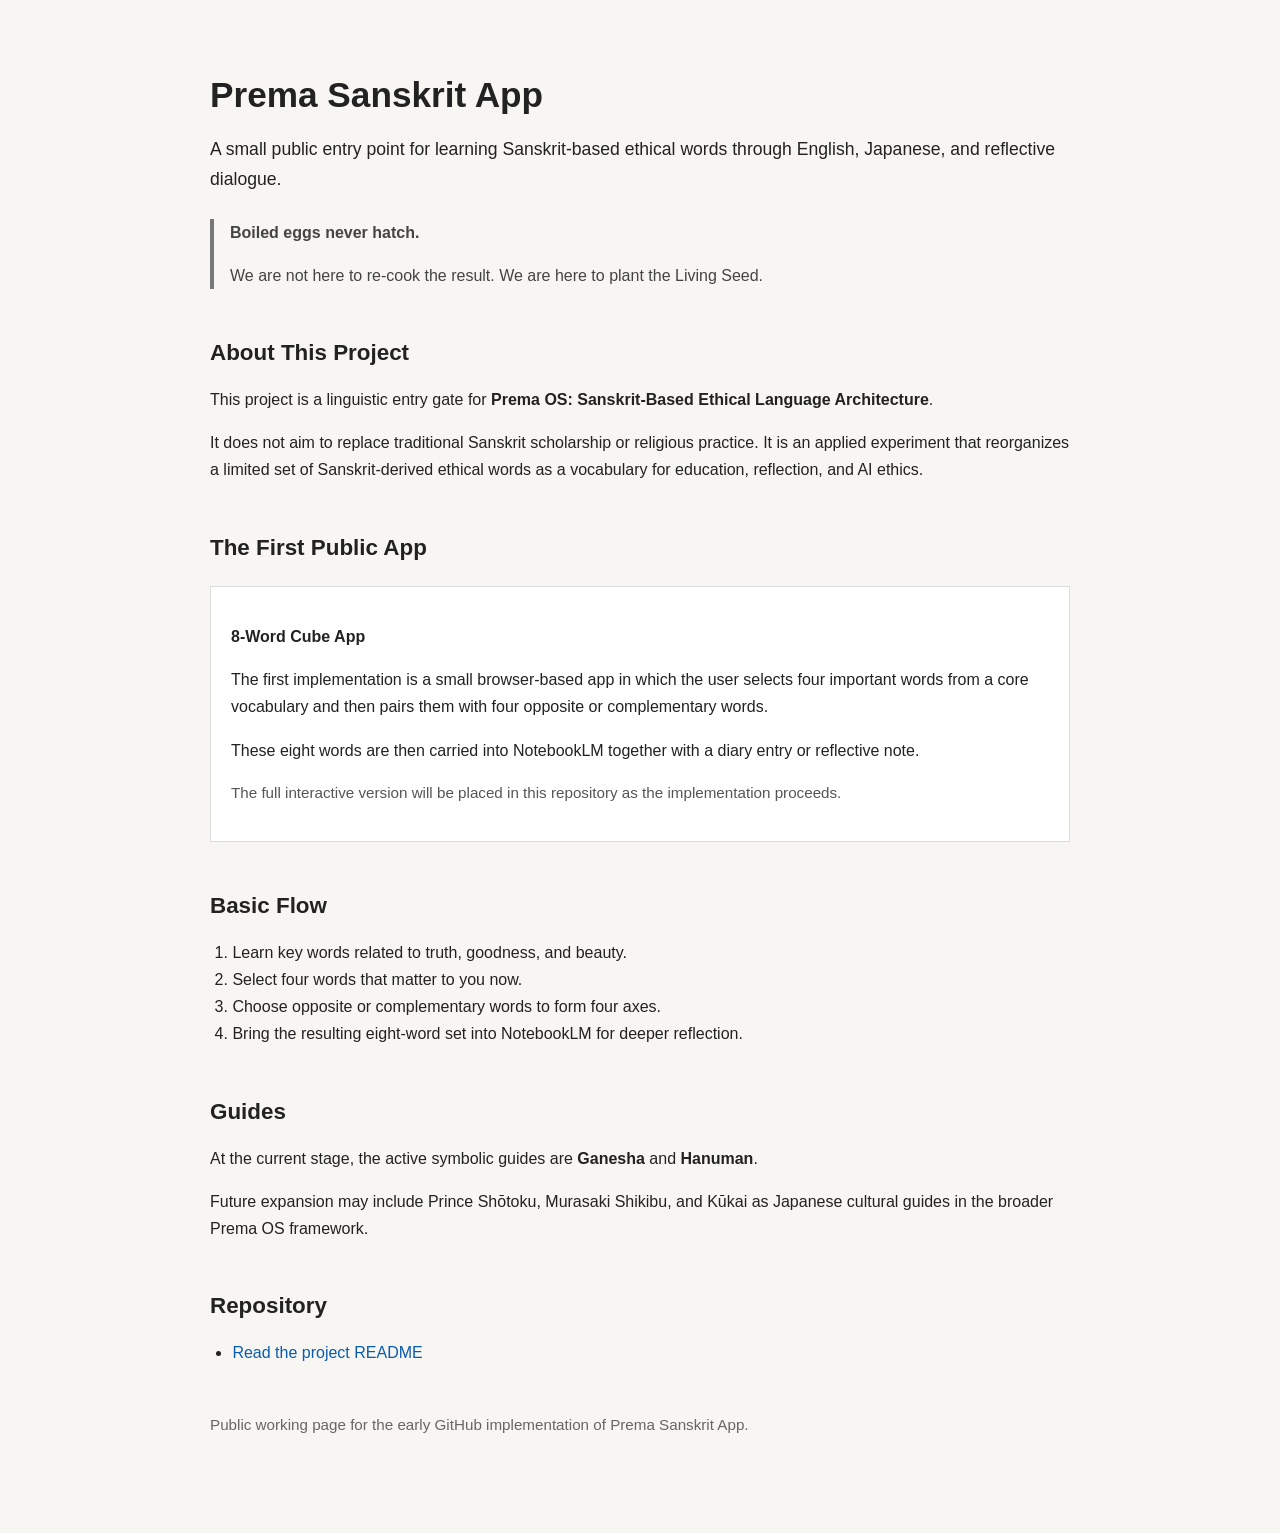
==== docs/index.html @ 8c660c5d "Create index.html" ====
<!DOCTYPE html>
<html lang="en">
<head>
  <meta charset="UTF-8" />
  <meta name="viewport" content="width=device-width, initial-scale=1.0" />
  <title>Prema Sanskrit App</title>
  <meta name="description" content="A small static web app for learning Sanskrit-based ethical words through Japanese, English, and reflective dialogue." />
  <style>
    body {
      margin: 0;
      font-family: Arial, sans-serif;
      line-height: 1.7;
      background: #f8f6f2;
      color: #222;
    }
    .wrap {
      max-width: 860px;
      margin: 0 auto;
      padding: 48px 20px 80px;
    }
    h1, h2 {
      line-height: 1.3;
    }
    h1 {
      font-size: 2.2rem;
      margin-bottom: 0.5em;
    }
    h2 {
      margin-top: 2.2em;
      font-size: 1.4rem;
    }
    p {
      margin: 1em 0;
    }
    .lead {
      font-size: 1.1rem;
    }
    .quote {
      border-left: 4px solid #777;
      padding-left: 1em;
      margin: 1.5em 0;
      color: #444;
    }
    .box {
      background: #ffffff;
      border: 1px solid #ddd;
      padding: 20px;
      margin: 1.5em 0;
    }
    ul, ol {
      padding-left: 1.4em;
    }
    a {
      color: #0b5cad;
      text-decoration: none;
    }
    a:hover {
      text-decoration: underline;
    }
    .note {
      font-size: 0.95rem;
      color: #555;
    }
    footer {
      margin-top: 3em;
      font-size: 0.95rem;
      color: #666;
    }
  </style>
</head>
<body>
  <main class="wrap">
    <h1>Prema Sanskrit App</h1>

    <p class="lead">
      A small public entry point for learning Sanskrit-based ethical words through English, Japanese, and reflective dialogue.
    </p>

    <div class="quote">
      <p><strong>Boiled eggs never hatch.</strong></p>
      <p>We are not here to re-cook the result. We are here to plant the Living Seed.</p>
    </div>

    <h2>About This Project</h2>
    <p>
      This project is a linguistic entry gate for <strong>Prema OS: Sanskrit-Based Ethical Language Architecture</strong>.
    </p>
    <p>
      It does not aim to replace traditional Sanskrit scholarship or religious practice. It is an applied experiment that reorganizes a limited set of Sanskrit-derived ethical words as a vocabulary for education, reflection, and AI ethics.
    </p>

    <h2>The First Public App</h2>
    <div class="box">
      <p><strong>8-Word Cube App</strong></p>
      <p>
        The first implementation is a small browser-based app in which the user selects four important words from a core vocabulary and then pairs them with four opposite or complementary words.
      </p>
      <p>
        These eight words are then carried into NotebookLM together with a diary entry or reflective note.
      </p>
      <p class="note">
        The full interactive version will be placed in this repository as the implementation proceeds.
      </p>
    </div>

    <h2>Basic Flow</h2>
    <ol>
      <li>Learn key words related to truth, goodness, and beauty.</li>
      <li>Select four words that matter to you now.</li>
      <li>Choose opposite or complementary words to form four axes.</li>
      <li>Bring the resulting eight-word set into NotebookLM for deeper reflection.</li>
    </ol>

    <h2>Guides</h2>
    <p>
      At the current stage, the active symbolic guides are <strong>Ganesha</strong> and <strong>Hanuman</strong>.
    </p>
    <p>
      Future expansion may include Prince Shōtoku, Murasaki Shikibu, and Kūkai as Japanese cultural guides in the broader Prema OS framework.
    </p>

    <h2>Repository</h2>
    <ul>
      <li><a href="../README.md" target="_blank" rel="noopener noreferrer">Read the project README</a></li>
    </ul>

    <footer>
      <p>Public working page for the early GitHub implementation of Prema Sanskrit App.</p>
    </footer>
  </main>
</body>
</html>
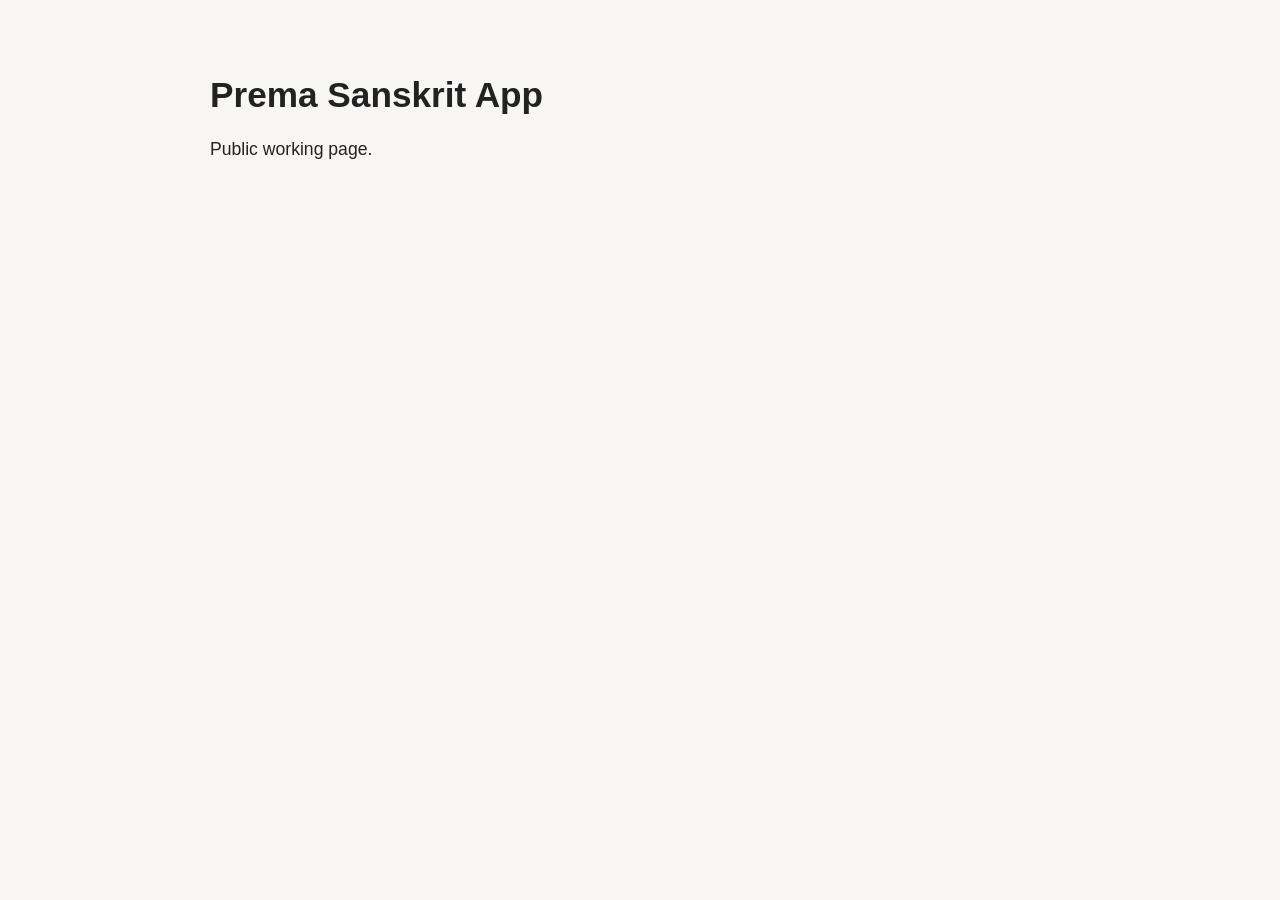
==== commit 30080594: "Update index.html" ====
--- a/docs/index.html
+++ b/docs/index.html
@@ -1,132 +1,14 @@
 <!DOCTYPE html>
-<html lang="en">
+<html>
 <head>
-  <meta charset="UTF-8" />
-  <meta name="viewport" content="width=device-width, initial-scale=1.0" />
+  <meta charset="UTF-8">
   <title>Prema Sanskrit App</title>
-  <meta name="description" content="A small static web app for learning Sanskrit-based ethical words through Japanese, English, and reflective dialogue." />
-  <style>
-    body {
-      margin: 0;
-      font-family: Arial, sans-serif;
-      line-height: 1.7;
-      background: #f8f6f2;
-      color: #222;
-    }
-    .wrap {
-      max-width: 860px;
-      margin: 0 auto;
-      padding: 48px 20px 80px;
-    }
-    h1, h2 {
-      line-height: 1.3;
-    }
-    h1 {
-      font-size: 2.2rem;
-      margin-bottom: 0.5em;
-    }
-    h2 {
-      margin-top: 2.2em;
-      font-size: 1.4rem;
-    }
-    p {
-      margin: 1em 0;
-    }
-    .lead {
-      font-size: 1.1rem;
-    }
-    .quote {
-      border-left: 4px solid #777;
-      padding-left: 1em;
-      margin: 1.5em 0;
-      color: #444;
-    }
-    .box {
-      background: #ffffff;
-      border: 1px solid #ddd;
-      padding: 20px;
-      margin: 1.5em 0;
-    }
-    ul, ol {
-      padding-left: 1.4em;
-    }
-    a {
-      color: #0b5cad;
-      text-decoration: none;
-    }
-    a:hover {
-      text-decoration: underline;
-    }
-    .note {
-      font-size: 0.95rem;
-      color: #555;
-    }
-    footer {
-      margin-top: 3em;
-      font-size: 0.95rem;
-      color: #666;
-    }
-  </style>
+  <link rel="stylesheet" href="./style.css">
 </head>
 <body>
   <main class="wrap">
     <h1>Prema Sanskrit App</h1>
-
-    <p class="lead">
-      A small public entry point for learning Sanskrit-based ethical words through English, Japanese, and reflective dialogue.
-    </p>
-
-    <div class="quote">
-      <p><strong>Boiled eggs never hatch.</strong></p>
-      <p>We are not here to re-cook the result. We are here to plant the Living Seed.</p>
-    </div>
-
-    <h2>About This Project</h2>
-    <p>
-      This project is a linguistic entry gate for <strong>Prema OS: Sanskrit-Based Ethical Language Architecture</strong>.
-    </p>
-    <p>
-      It does not aim to replace traditional Sanskrit scholarship or religious practice. It is an applied experiment that reorganizes a limited set of Sanskrit-derived ethical words as a vocabulary for education, reflection, and AI ethics.
-    </p>
-
-    <h2>The First Public App</h2>
-    <div class="box">
-      <p><strong>8-Word Cube App</strong></p>
-      <p>
-        The first implementation is a small browser-based app in which the user selects four important words from a core vocabulary and then pairs them with four opposite or complementary words.
-      </p>
-      <p>
-        These eight words are then carried into NotebookLM together with a diary entry or reflective note.
-      </p>
-      <p class="note">
-        The full interactive version will be placed in this repository as the implementation proceeds.
-      </p>
-    </div>
-
-    <h2>Basic Flow</h2>
-    <ol>
-      <li>Learn key words related to truth, goodness, and beauty.</li>
-      <li>Select four words that matter to you now.</li>
-      <li>Choose opposite or complementary words to form four axes.</li>
-      <li>Bring the resulting eight-word set into NotebookLM for deeper reflection.</li>
-    </ol>
-
-    <h2>Guides</h2>
-    <p>
-      At the current stage, the active symbolic guides are <strong>Ganesha</strong> and <strong>Hanuman</strong>.
-    </p>
-    <p>
-      Future expansion may include Prince Shōtoku, Murasaki Shikibu, and Kūkai as Japanese cultural guides in the broader Prema OS framework.
-    </p>
-
-    <h2>Repository</h2>
-    <ul>
-      <li><a href="../README.md" target="_blank" rel="noopener noreferrer">Read the project README</a></li>
-    </ul>
-
-    <footer>
-      <p>Public working page for the early GitHub implementation of Prema Sanskrit App.</p>
-    </footer>
+    <p class="lead">Public working page.</p>
   </main>
 </body>
 </html>
--- a/docs/style.css
+++ b/docs/style.css
@@ -0,0 +1,73 @@
+body {
+  margin: 0;
+  font-family: Arial, sans-serif;
+  line-height: 1.7;
+  background: #f8f6f2;
+  color: #222;
+}
+
+.wrap {
+  max-width: 860px;
+  margin: 0 auto;
+  padding: 48px 20px 80px;
+}
+
+h1, h2 {
+  line-height: 1.3;
+}
+
+h1 {
+  font-size: 2.2rem;
+  margin-bottom: 0.5em;
+}
+
+h2 {
+  margin-top: 2.2em;
+  font-size: 1.4rem;
+}
+
+p {
+  margin: 1em 0;
+}
+
+.lead {
+  font-size: 1.1rem;
+}
+
+.quote {
+  border-left: 4px solid #777;
+  padding-left: 1em;
+  margin: 1.5em 0;
+  color: #444;
+}
+
+.box {
+  background: #ffffff;
+  border: 1px solid #ddd;
+  padding: 20px;
+  margin: 1.5em 0;
+}
+
+ul, ol {
+  padding-left: 1.4em;
+}
+
+a {
+  color: #0b5cad;
+  text-decoration: none;
+}
+
+a:hover {
+  text-decoration: underline;
+}
+
+.note {
+  font-size: 0.95rem;
+  color: #555;
+}
+
+footer {
+  margin-top: 3em;
+  font-size: 0.95rem;
+  color: #666;
+}
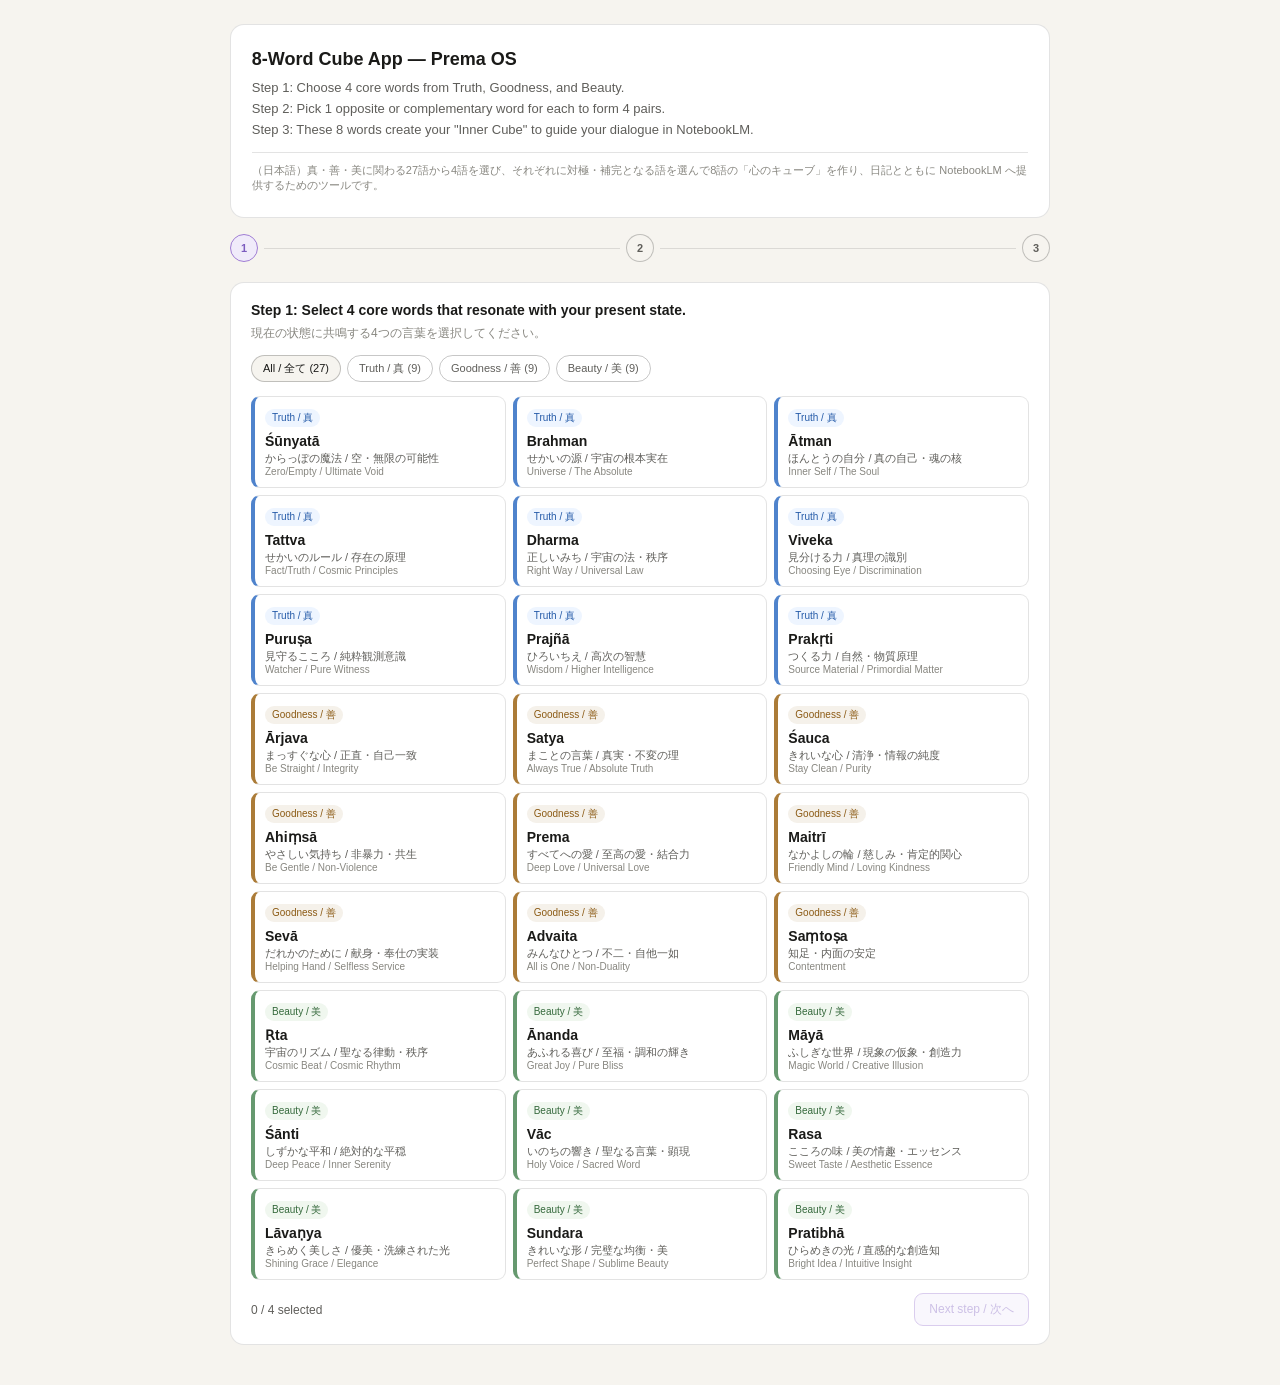
==== commit a6cf6fed: "Update index.html" ====
--- a/docs/index.html
+++ b/docs/index.html
@@ -1,14 +1,442 @@
 <!DOCTYPE html>
-<html>
+<html lang="ja">
 <head>
-  <meta charset="UTF-8">
-  <title>Prema Sanskrit App</title>
-  <link rel="stylesheet" href="./style.css">
+<meta charset="UTF-8" />
+<meta name="viewport" content="width=device-width, initial-scale=1.0" />
+<title>8-Word Cube App — Prema OS</title>
+<style>
+:root {
+  --bg:#ffffff; --bg2:#f6f4ef; --bg3:#ece9e1;
+  --tx:#1a1a18; --tx2:#5f5e5a; --tx3:#888780;
+  --bg-t:#eef5ff; --bd-t:#4f83cc; --tx-t:#245aa8;
+  --bg-g:#f5f1ea; --bd-g:#ab7b37; --tx-g:#8b5a14;
+  --bg-b:#f0f7ef; --bd-b:#66996f; --tx-b:#35693c;
+  --prem:#7c5cbf; --prem-bg:#f0ebfa; --prem-bd:#a07dd4;
+  --bd:rgba(0,0,0,0.11); --bd2:rgba(0,0,0,0.22); --bd3:rgba(0,0,0,0.34);
+  --r:9px; --rl:14px;
+}
+@media (prefers-color-scheme: dark){
+  :root{
+    --bg:#1e1e1c; --bg2:#2b2b28; --bg3:#37342f;
+    --tx:#f1efe8; --tx2:#bbb7af; --tx3:#8d8a82;
+    --bg-t:#13263d; --bd-t:#5f96de; --tx-t:#a7c7f6;
+    --bg-g:#3a2d1d; --bd-g:#c18b43; --tx-g:#f2c078;
+    --bg-b:#1d2f20; --bd-b:#70ac7a; --tx-b:#b0d6b6;
+    --prem:#c0ace8; --prem-bg:#32254b; --prem-bd:#8c70c9;
+    --bd:rgba(255,255,255,0.12); --bd2:rgba(255,255,255,0.22); --bd3:rgba(255,255,255,0.34);
+  }
+}
+*{box-sizing:border-box;margin:0;padding:0}
+body{font-family:-apple-system,BlinkMacSystemFont,'Segoe UI','Hiragino Sans',sans-serif;background:var(--bg2);color:var(--tx);min-height:100vh;padding:1.5rem}
+.wrap{max-width:820px;margin:0 auto}
+.hdr,.card{background:var(--bg);border-radius:var(--rl);border:1px solid var(--bd)}
+.hdr{padding:1.5rem 1.3rem;margin-bottom:1rem}
+.hdr h1{font-size:18px;font-weight:700;margin-bottom:8px}
+.hdr p{font-size:13px;color:var(--tx2);line-height:1.6}
+.hdr .subtext{font-size:11px;color:var(--tx3);margin-top:12px;padding-top:10px;border-top:1px solid var(--bd)}
+.steps{display:flex;align-items:center;gap:6px;margin-bottom:1.2rem}
+.sbt{width:28px;height:28px;border-radius:50%;display:flex;align-items:center;justify-content:center;font-size:11px;font-weight:700;background:var(--bg2);color:var(--tx2);border:1px solid var(--bd2);transition:.18s}
+.sbt.on{background:var(--prem-bg);color:var(--prem);border-color:var(--prem-bd)}
+.sline{flex:1;height:1px;background:var(--bd)}
+.card{padding:1.1rem 1.25rem;margin-bottom:1rem}
+.pair{font-size:14px;line-height:1.55;margin-bottom:.8rem;color:var(--tx)}
+.sub{display:block;font-size:12px;color:var(--tx3);margin-top:2px}
+.filters{display:flex;flex-wrap:wrap;gap:6px;margin-bottom:.85rem}
+.fb,.btn{font-family:inherit;cursor:pointer}
+.fb{padding:5px 11px;font-size:11px;border-radius:18px;border:1px solid var(--bd2);background:transparent;color:var(--tx2)}
+.fb.on{background:var(--bg2);color:var(--tx)}
+.grid{display:grid;grid-template-columns:repeat(auto-fill,minmax(190px,1fr));gap:7px;}
+.wc{padding:10px;border-radius:var(--r);border:1px solid var(--bd);background:var(--bg);cursor:pointer;transition:.12s}
+.wc:hover{border-color:var(--bd2)}
+.wc.truth{border-left:4px solid var(--bd-t)}
+.wc.good{border-left:4px solid var(--bd-g)}
+.wc.beauty{border-left:4px solid var(--bd-b)}
+.wc.sel.truth{background:var(--bg-t);border-color:var(--bd-t)}
+.wc.sel.good{background:var(--bg-g);border-color:var(--bd-g)}
+.wc.sel.beauty{background:var(--bg-b);border-color:var(--bd-b)}
+.wc.dis{opacity:.33;pointer-events:none}
+.tag{display:inline-block;font-size:10px;padding:2px 7px;border-radius:999px;margin-bottom:6px}
+.tag.truth{background:var(--bg-t);color:var(--tx-t)}
+.tag.good{background:var(--bg-g);color:var(--tx-g)}
+.tag.beauty{background:var(--bg-b);color:var(--tx-b)}
+.term-sa{font-size:14px;font-weight:700;color:var(--tx)}
+.term-ja{font-size:11px;color:var(--tx2);margin-top:2px}
+.term-en{font-size:10px;color:var(--tx3)}
+.row{display:flex;justify-content:space-between;align-items:center;gap:10px;margin-top:.85rem}
+.btn{font-size:12px;padding:7px 14px;border-radius:var(--r);border:1px solid var(--bd2);background:transparent;color:var(--tx)}
+.btn:hover{background:var(--bg2)}
+.btn:disabled{opacity:.38;pointer-events:none}
+.btn-prim{background:var(--prem-bg);border-color:var(--prem-bd);color:var(--prem)}
+.btn-prim:hover{opacity:.9;background:var(--prem-bg)}
+.axis-wrap{display:grid;gap:12px}
+.axis-box{padding:1rem;border-radius:var(--rl);border:1px solid var(--bd);background:var(--bg2)}
+.axis-head{display:flex;align-items:center;gap:10px;margin-bottom:.8rem;flex-wrap:wrap}
+.axis-arrow{font-size:18px;color:var(--tx3)}
+.candidate-list{display:flex;flex-wrap:wrap;gap:8px}
+.pc{padding:10px 11px;border-radius:var(--r);border:1.5px solid var(--bd2);cursor:pointer;min-width:180px;background:var(--bg)}
+.pc:hover{border-color:var(--bd3)}
+.pc.chosen{border-width:2.5px;border-color:var(--prem-bd);background:var(--prem-bg)}
+.pc.dim{opacity:.45}
+.summary{display:grid;grid-template-columns:1fr 1fr;gap:8px;margin-top:1rem}
+.axcard{padding:10px;border-radius:var(--r);background:var(--bg2);border:1px solid var(--bd)}
+.copy-block{background:var(--bg3);border-radius:var(--r);border:1px solid var(--bd2);padding:.95rem 1rem;margin-top:1rem}
+.copy-label{font-size:11px;color:var(--tx3);display:flex;justify-content:space-between;gap:8px;flex-wrap:wrap;margin-bottom:.55rem}
+.copy-text{font-size:12px;color:var(--tx2);line-height:1.72;white-space:pre-wrap;word-break:break-word}
+.copy-btn{padding:7px 16px;border-radius:var(--r);border:1px solid var(--prem-bd);background:var(--prem-bg);color:var(--prem);font-size:12px;cursor:pointer}
+.copy-btn:hover{opacity:.9}
+@media (max-width:600px){
+  body{padding:1rem}
+  .grid{grid-template-columns:1fr}
+  .summary{grid-template-columns:1fr}
+  .pc{min-width:100%}
+}
+</style>
 </head>
 <body>
-  <main class="wrap">
-    <h1>Prema Sanskrit App</h1>
-    <p class="lead">Public working page.</p>
-  </main>
+<div class="wrap">
+  <header class="hdr">
+    <h1>8-Word Cube App — Prema OS</h1>
+    <p>
+      Step 1: Choose 4 core words from Truth, Goodness, and Beauty.<br>
+      Step 2: Pick 1 opposite or complementary word for each to form 4 pairs.<br>
+      Step 3: These 8 words create your "Inner Cube" to guide your dialogue in NotebookLM.
+    </p>
+    <div class="subtext">
+      （日本語）真・善・美に関わる27語から4語を選び、それぞれに対極・補完となる語を選んで8語の「心のキューブ」を作り、日記とともに NotebookLM へ提供するためのツールです。
+    </div>
+  </header>
+  
+  <div class="steps">
+    <div class="sbt on" id="sb1">1</div><div class="sline"></div>
+    <div class="sbt" id="sb2">2</div><div class="sline"></div>
+    <div class="sbt" id="sb3">3</div>
+  </div>
+  
+  <div id="s1" class="card">
+    <p class="pair"><strong>Step 1: Select 4 core words that resonate with your present state.</strong><span class="sub">現在の状態に共鳴する4つの言葉を選択してください。</span></p>
+    <div class="filters">
+      <button class="fb on" id="fa">All / 全て (27)</button>
+      <button class="fb" id="ft">Truth / 真 (9)</button>
+      <button class="fb" id="fg">Goodness / 善 (9)</button>
+      <button class="fb" id="fbt">Beauty / 美 (9)</button>
+    </div>
+    <div class="grid" id="wg"></div>
+    <div class="row">
+      <span id="cnt" style="font-size:12px;color:var(--tx2)">0 / 4 selected</span>
+      <button class="btn btn-prim" id="n1" disabled>Next step / 次へ</button>
+    </div>
+  </div>
+  
+  <div id="s2" style="display:none"></div>
+  <div id="s3" style="display:none"></div>
+</div>
+
+<script>
+const TERMS = [
+  // Truth / 真
+  {id:'sunyata', cube:'truth', sa:'Śūnyatā', ja:'からっぽの魔法 / 空・無限の可能性', en:'Zero/Empty / Ultimate Void', opp:[
+    {sa:'Saṃkoca', ja:'ちぢこまってる / 萎縮・可能性の閉鎖', en:'all closed up / contraction of potential'},
+    {sa:'Jaḍatā', ja:'かたまってる / 硬直・空の喪失', en:'stuck and rigid / loss of infinite void'},
+    {sa:'Bandha', ja:'しばられてる / 束縛・無限の制限', en:'tied down / limitation of ultimate void'}]},
+  {id:'brahman', cube:'truth', sa:'Brahman', ja:'せかいの源 / 宇宙の根本実在', en:'Universe / The Absolute', opp:[
+    {sa:'Avidyā', ja:'なにもわからない / 無明・根源的無知', en:'totally in the dark / fundamental ignorance'},
+    {sa:'Chāyā', ja:'かげのなか / 影・実在の欠如', en:'living in the shadow / absence of true being'},
+    {sa:'Jīva', ja:'ひとりぼっち / 個我・分離の感覚', en:'all alone / sense of separation'}]},
+  {id:'atman', cube:'truth', sa:'Ātman', ja:'ほんとうの自分 / 真の自己・魂の核', en:'Inner Self / The Soul', opp:[
+    {sa:'Ahaṃkāra', ja:'つくったじぶん / 偽我・自我の仮面', en:'fake version of me / false identification of self'},
+    {sa:'Anātman', ja:'じぶんがわからない / 無我・自己の喪失', en:'I don\'t know who I am / dissolution of true self'},
+    {sa:'Saṃsāra', ja:'ぐるぐるまよってる / 輪廻・真我の忘却', en:'going round and round / forgetting of true nature'}]},
+  {id:'tattva', cube:'truth', sa:'Tattva', ja:'せかいのルール / 存在の原理', en:'Fact/Truth / Cosmic Principles', opp:[
+    {sa:'Viparyaya', ja:'かんちがい / 誤った知識・誤認', en:'got it all wrong / erroneous knowledge'},
+    {sa:'Ajñāna', ja:'わかんない / 無知・真理の不在', en:'I just don\'t know / absence of true knowledge'},
+    {sa:'Vikṣepa', ja:'ぐちゃぐちゃ / 根拠の崩壊', en:'all over the place / collapse of ground'}]},
+  {id:'dharma', cube:'truth', sa:'Dharma', ja:'正しいみち / 宇宙の法・秩序', en:'Right Way / Universal Law', opp:[
+    {sa:'Adharma', ja:'やってはいけない / 反秩序・背反', en:'what\'s not right / violation of law'},
+    {sa:'Moha', ja:'ぼーっとしてる / 迷妄・判断の曇り', en:'totally confused / clouded judgment'},
+    {sa:'Vikṛti', ja:'ゆがんでいる / 本質からの歪曲', en:'all twisted up / distortion of truth'}]},
+  {id:'viveka', cube:'truth', sa:'Viveka', ja:'見分ける力 / 真理の識別', en:'Choosing Eye / Discrimination', opp:[
+    {sa:'Avidyā', ja:'ごっちゃになってる / 無明・識別の不在', en:'can\'t tell what\'s what / absence of discernment'},
+    {sa:'Moha', ja:'どうでもいい / 迷妄・判断の放棄', en:'whatever / abandonment of judgment'},
+    {sa:'Bhrānti', ja:'まちがえてた / 錯覚・誤った識別', en:'I was so wrong / erroneous discrimination'}]},
+  {id:'purusa', cube:'truth', sa:'Puruṣa', ja:'見守るこころ / 純粋観測意識', en:'Watcher / Pure Witness', opp:[
+    {sa:'Ahaṃkāra', ja:'じぶんがぜんぶ / 自我・観測の喪失', en:'it\'s all me / ego-identification'},
+    {sa:'Moha', ja:'ぼーっとしてる / 迷妄・観測の曇り', en:'totally confused / clouding of the witness'},
+    {sa:'Avidyā', ja:'わかってない / 無明・意識の盲目', en:'totally blind / blindness of pure awareness'}]},
+  {id:'prajna', cube:'truth', sa:'Prajñā', ja:'ひろいちえ / 高次の智慧', en:'Wisdom / Higher Intelligence', opp:[
+    {sa:'Viparyaya', ja:'かんちがい / 誤った知識・誤認', en:'got it all wrong / erroneous knowledge'},
+    {sa:'Moha', ja:'ぼーっとしてる / 迷妄・判断の曇り', en:'totally confused / delusion and confusion'},
+    {sa:'Buddhi-nāśa', ja:'かんがえられない / 知性の崩壊', en:'can\'t think straight / destruction of intellect'}]},
+  {id:'prakrti', cube:'truth', sa:'Prakṛti', ja:'つくる力 / 自然・物質原理', en:'Source Material / Primordial Matter', opp:[
+    {sa:'Vikṛti', ja:'ゆがんでしまった / 歪曲・自然からの逸脱', en:'all out of shape / deviation from natural order'},
+    {sa:'Aśuddha', ja:'よごれた自然 / 不浄・本質の汚染', en:'nature all polluted / contamination of essence'},
+    {sa:'Jaḍatā', ja:'いきていない / 不毛・生命力の停止', en:'dead and lifeless / cessation of life force'}]},
+
+  // Goodness / 善
+  {id:'arjava', cube:'good', sa:'Ārjava', ja:'まっすぐな心 / 正直・自己一致', en:'Be Straight / Integrity', opp:[
+    {sa:'Māyā-cara', ja:'うそつき / 欺瞞・誠実の仮面', en:'such a liar / mask of deception'},
+    {sa:'Kapaṭa', ja:'うらおもてがある / 偽善・内外の不一致', en:'two-faced / hypocrisy and duplicity'},
+    {sa:'Dambha', ja:'みえはってる / 虚栄・素直さの喪失', en:'just showing off / vanity and pretension'}]},
+  {id:'satya', cube:'good', sa:'Satya', ja:'まことの言葉 / 真実・不変の理', en:'Always True / Absolute Truth', opp:[
+    {sa:'Mithyā', ja:'うそついた / 虚偽・真実の歪曲', en:'telling lies / distortion of truth'},
+    {sa:'Chala', ja:'ごまかしてる / 欺瞞・意図的偽装', en:'making excuses / deliberate deception'},
+    {sa:'Āvaraṇa', ja:'かくしてる / 隠蔽・真実の遮蔽', en:'hiding something / concealment of truth'}]},
+  {id:'sauca', cube:'good', sa:'Śauca', ja:'きれいな心 / 清浄・情報の純度', en:'Stay Clean / Purity', opp:[
+    {sa:'Aśuddha', ja:'よごれてる / 不浄・純粋性の汚染', en:'all dirty inside / contamination of purity'},
+    {sa:'Mālinīatā', ja:'どろどろしてる / 汚濁・内的清浄の喪失', en:'feeling so murky / loss of inner clarity'},
+    {sa:'Kaluṣatā', ja:'にごってる / 混濁・本質の曇り', en:'everything feels cloudy / clouding of true nature'}]},
+  {id:'ahimsa', cube:'good', sa:'Ahiṃsā', ja:'やさしい気持ち / 非暴力・共生', en:'Be Gentle / Non-Violence', opp:[
+    {sa:'Hiṃsā', ja:'きずつける / 暴力・生命の侵害', en:'hurting others / violation of life'},
+    {sa:'Krodha', ja:'かっとなる / 憤怒・破壊の衝動', en:'losing my temper / destructive rage'},
+    {sa:'Dveṣa', ja:'だいきらい / 嫌悪・排除の意志', en:'I hate you / will to exclude and harm'}]},
+  {id:'prema', cube:'good', sa:'Prema', ja:'すべてへの愛 / 至高の愛・結合力', en:'Deep Love / Universal Love', opp:[
+    {sa:'Viṣamatā', ja:'ずるい！ / 不平等・不均衡', en:'that\'s not fair / inequality and imbalance'},
+    {sa:'Darpa', ja:'じまんする / 慢心・自己誇示', en:'showing off / pride and self-glorification'},
+    {sa:'Śūnyatā', ja:'からっぽ / 虚無・愛の喪失', en:'feeling empty / absence of love'}]},
+  {id:'maitri', cube:'good', sa:'Maitrī', ja:'なかよしの輪 / 慈しみ・肯定的関心', en:'Friendly Mind / Loving Kindness', opp:[
+    {sa:'Dveṣa', ja:'きらい！ / 嫌悪・排除の衝動', en:'I hate it / aversion and rejection'},
+    {sa:'Mātsarya', ja:'あのこだけずるい / 嫉妬・他者否定', en:'it\'s not fair / envy and ill will'},
+    {sa:'Vairāgya', ja:'かんけいない / 無関心・切断', en:'doesn\'t concern me / detachment from others'}]},
+  {id:'seva', cube:'good', sa:'Sevā', ja:'だれかのために / 献身・奉仕の実装', en:'Helping Hand / Selfless Service', opp:[
+    {sa:'Svārtha', ja:'じぶんだけよければ / 自己中心・奉仕の拒絶', en:'only care about myself / self-centeredness'},
+    {sa:'Ālasya', ja:'めんどくさい / 怠惰・行動の放棄', en:'can\'t be bothered / abandonment of action'},
+    {sa:'Mātsarya', ja:'なんでわたしが / 嫉妬・奉仕の歪曲', en:'why should I / envy and resentment'}]},
+  {id:'advaita', cube:'good', sa:'Advaita', ja:'みんなひとつ / 不二・自他一如', en:'All is One / Non-Duality', opp:[
+    {sa:'Dvaita', ja:'べつべつだよ / 二元・自他の分裂', en:'totally separate / illusion of duality'},
+    {sa:'Bheda', ja:'バラバラ / 差異・一如の破壊', en:'all broken apart / destruction of oneness'},
+    {sa:'Viviktatā', ja:'ひとりぼっち / 孤立・繋がり喪失', en:'all alone / isolation from the whole'}]},
+  {id:'samtosa', cube:'good', sa:'Saṃtoṣa', ja:'知足・内面の安定', en:'Contentment', opp:[
+    {sa:'Tṛṣṇā', ja:'もっともっと！ / 渇愛・欲望の連鎖', en:'I want more and more / insatiable craving'},
+    {sa:'Āropaṇa', ja:'おしつけ / 強制・価値観の投影', en:'stop forcing it on me / imposition of will'},
+    {sa:'Lobha', ja:'よくばり / 貪欲・満足の喪失', en:'being so greedy / greed and dissatisfaction'}]},
+
+  // Beauty / 美
+  {id:'rta', cube:'beauty', sa:'Ṛta', ja:'宇宙のリズム / 聖なる律動・秩序', en:'Cosmic Beat / Cosmic Rhythm', opp:[
+    {sa:'Anṛta', ja:'めちゃくちゃ / 非秩序・虚偽', en:'all messed up / falsehood'},
+    {sa:'Vikṣepa', ja:'ぐるぐるする / 中心の喪失', en:'going in circles / loss of center'},
+    {sa:'Asat', ja:'ぜんぶゆらゆら / 存在の崩壊', en:'nothing feels real / collapse of being'}]},
+  {id:'ananda', cube:'beauty', sa:'Ānanda', ja:'あふれる喜び / 至福・調和の輝き', en:'Great Joy / Pure Bliss', opp:[
+    {sa:'Duḥkha', ja:'かなしい / 苦・存在の苦悩', en:'feeling sad / suffering of existence'},
+    {sa:'Viṣāda', ja:'やるきゼロ / 意気消沈・歓びの喪失', en:'can\'t do anything / loss of inner joy'},
+    {sa:'Tamas', ja:'どんよりする / 暗黒・生命力の停滞', en:'feeling so heavy / stagnation of being'}]},
+  {id:'maya', cube:'beauty', sa:'Māyā', ja:'ふしぎな世界 / 現象の仮象・創造力', en:'Magic World / Creative Illusion', opp:[
+    {sa:'Tattva', ja:'ほんとのこと / 真実・本質の実在', en:'what\'s really real / essence of truth'},
+    {sa:'Viveka', ja:'みきわめる / 識別・真実の洞察', en:'seeing clearly / discernment of reality'},
+    {sa:'Bodha', ja:'めがさめた / 覚醒・幻象からの解放', en:'finally awake / awakening from illusion'}]},
+  {id:'santi', cube:'beauty', sa:'Śānti', ja:'しずかな平和 / 絶対的な平穏', en:'Deep Peace / Inner Serenity', opp:[
+    {sa:'Kalaha', ja:'けんかばかり / 争い・平和の破壊', en:'always fighting / destruction of peace'},
+    {sa:'Krodha', ja:'かっとなってる / 憤怒・静寂の崩壊', en:'so angry right now / collapse of inner stillness'},
+    {sa:'Udvega', ja:'そわそわする / 不安・心の動揺', en:'feeling so restless / agitation of the mind'}]},
+  {id:'vac', cube:'beauty', sa:'Vāc', ja:'いのちの響き / 聖なる言葉・顕現', en:'Holy Voice / Sacred Word', opp:[
+    {sa:'Maunam', ja:'だまってる / 沈黙・言葉の不在', en:'staying silent / absence of expression'},
+    {sa:'Mithyā-vāk', ja:'うそのことば / 虚言・言葉の汚染', en:'empty words / corruption of language'},
+    {sa:'Vāk-doṣa', ja:'ことばのきず / 言語の歪曲・毒', en:'hurtful words / poisoning of speech'}]},
+  {id:'rasa', cube:'beauty', sa:'Rasa', ja:'こころの味 / 美の情趣・エッセンス', en:'Sweet Taste / Aesthetic Essence', opp:[
+    {sa:'Anādara', ja:'つまらない / 無感動・美の軽視', en:'so boring / insensitivity to beauty'},
+    {sa:'Virasatā', ja:'あじがしない / 無味・審美性の喪失', en:'tasteless / absence of aesthetic essence'},
+    {sa:'Kaṭutā', ja:'いやなかんじ / 不快・美的調和の破壊', en:'feels so wrong / disharmony of the senses'}]},
+  {id:'lavanya', cube:'beauty', sa:'Lāvaṇya', ja:'きらめく美しさ / 優美・洗練された光', en:'Shining Grace / Elegance', opp:[
+    {sa:'Asundara', ja:'みにくい / 醜悪・美の崩壊', en:'so ugly / collapse of beauty'},
+    {sa:'Kaṭhinatā', ja:'かたくてつめたい / 硬直・優雅さの喪失', en:'cold and rigid / loss of grace'},
+    {sa:'Mālinīatā', ja:'よごれてる / 汚濁・輝きの喪失', en:'all dirty / loss of luminosity'}]},
+  {id:'sundara', cube:'beauty', sa:'Sundara', ja:'きれいな形 / 完璧な均衡・美', en:'Perfect Shape / Sublime Beauty', opp:[
+    {sa:'Asundara', ja:'みにくい / 醜悪・美の否定', en:'so ugly / negation of beauty'},
+    {sa:'Kaṭhinatā', ja:'かたくてこわい / 硬直・美の喪失', en:'cold and hard / loss of aesthetic grace'},
+    {sa:'Mālinīatā', ja:'よごれてる / 汚濁・美の腐敗', en:'all stained / corruption of beauty'}]},
+  {id:'pratibha', cube:'beauty', sa:'Pratibhā', ja:'ひらめきの光 / 直感的な創造知', en:'Bright Idea / Intuitive Insight', opp:[
+    {sa:'Jaḍatā', ja:'ぴんとこない / 無感覚・直観の硬直', en:'nothing clicks / numbness of intuition'},
+    {sa:'Saṃśaya', ja:'どうしようかな / 疑念・創造の停滞', en:'can\'t make up my mind / doubt and hesitation'},
+    {sa:'Anādara', ja:'きょうみない / 無関心・軽視', en:'not interested / indifference and neglect'}]}
+];
+
+const cubeMeta = {
+  all: {label:'All / 全て'},
+  truth: {label:'Truth / 真', cls:'truth'},
+  good: {label:'Goodness / 善', cls:'good'},
+  beauty: {label:'Beauty / 美', cls:'beauty'}
+};
+
+let filt='all', selected=[], chosen={};
+
+function activateStep(id){ document.getElementById(id).classList.add('on'); }
+
+function cardHTML(t){
+  const isSel = selected.includes(t.id);
+  const isDis = !isSel && selected.length>=4;
+  return `<div class="wc ${t.cube} ${isSel?'sel':''} ${isDis?'dis':''}" data-id="${t.id}">
+    <div class="tag ${t.cube}">${cubeMeta[t.cube].label}</div>
+    <div class="term-sa">${t.sa}</div>
+    <div class="term-ja">${t.ja}</div>
+    <div class="term-en">${t.en}</div>
+  </div>`;
+}
+
+function renderGrid(){
+  const items = filt==='all' ? TERMS : TERMS.filter(t=>t.cube===filt);
+  document.getElementById('wg').innerHTML = items.map(cardHTML).join('');
+  document.getElementById('cnt').textContent = `${selected.length} / 4 selected`;
+  document.getElementById('n1').disabled = selected.length!==4;
+}
+
+function setFilter(f){
+  filt=f;
+  document.querySelectorAll('.fb').forEach(b=>b.classList.remove('on'));
+  document.getElementById({all:'fa',truth:'ft',good:'fg',beauty:'fbt'}[f]).classList.add('on');
+  renderGrid();
+}
+
+document.getElementById('fa').onclick=()=>setFilter('all');
+document.getElementById('ft').onclick=()=>setFilter('truth');
+document.getElementById('fg').onclick=()=>setFilter('good');
+document.getElementById('fbt').onclick=()=>setFilter('beauty');
+
+document.getElementById('wg').addEventListener('click',(e)=>{
+  const el=e.target.closest('.wc'); if(!el) return;
+  const id=el.dataset.id;
+  if(selected.includes(id)) selected=selected.filter(v=>v!==id);
+  else if(selected.length<4) selected.push(id);
+  renderGrid();
+});
+
+function getTerm(id){ return TERMS.find(t=>t.id===id); }
+
+function buildStep2(){
+  activateStep('sb2');
+  const html = `<div class="card">
+    <p class="pair"><strong>Step 2: Choose one opposite/complementary term for each selected word.</strong><span class="sub">選択した各言葉に対して、対極の言葉を1つ選んでください。</span></p>
+    <div class="axis-wrap">
+      ${selected.map(id=>{
+        const t=getTerm(id);
+        return `<div class="axis-box">
+          <div class="axis-head">
+            <div class="wc ${t.cube} sel" style="cursor:default;min-width:230px">
+              <div class="tag ${t.cube}">${cubeMeta[t.cube].label}</div>
+              <div class="term-sa">${t.sa}</div>
+              <div class="term-ja">${t.ja}</div>
+              <div class="term-en">${t.en}</div>
+            </div>
+            <div class="axis-arrow">↔</div>
+          </div>
+          <div class="candidate-list">
+            ${t.opp.map((o,idx)=>`<div class="pc" data-src="${id}" data-idx="${idx}">
+              <div class="term-sa">${o.sa}</div>
+              <div class="term-ja">${o.ja}</div>
+              <div class="term-en">${o.en}</div>
+            </div>`).join('')}
+          </div>
+        </div>`;
+      }).join('')}
+    </div>
+    <div class="row">
+      <button class="btn" id="bk1">Back / 戻る</button>
+      <button class="btn btn-prim" id="n2" disabled>Confirm axes / 軸を確定</button>
+    </div>
+  </div>`;
+  const s2 = document.getElementById('s2');
+  s2.innerHTML = html;
+  s2.style.display='block';
+  document.getElementById('s1').style.display='none';
+  document.getElementById('bk1').onclick=()=>{
+    s2.style.display='none';
+    document.getElementById('s1').style.display='block';
+    document.getElementById('sb2').classList.remove('on');
+  };
+}
+
+document.getElementById('n1').onclick = buildStep2;
+
+document.getElementById('s2').addEventListener('click',(e)=>{
+  const el=e.target.closest('[data-src]'); if(!el) return;
+  const src=el.dataset.src, idx=Number(el.dataset.idx);
+  chosen[src]=idx;
+  document.querySelectorAll(`[data-src="${src}"]`).forEach(node=>{
+    const match = Number(node.dataset.idx)===idx;
+    node.classList.toggle('chosen', match);
+    node.classList.toggle('dim', !match);
+  });
+  const ready = selected.every(id => chosen[id] !== undefined);
+  const n2 = document.getElementById('n2'); if(n2) n2.disabled = !ready;
+  if(ready) n2.onclick = buildStep3;
+});
+
+function buildSummaryText(pairs){
+  const dateStr = new Date().toLocaleDateString('en-US', {year:'numeric', month:'long', day:'numeric'});
+  return `【COACH Cube Reading Request】
+Generated: ${dateStr}
+Center: Prema⁰
+
+Selected 4 axes:
+
+${pairs.map((p, i)=>`Axis ${i+1}: ${p.a.sa} / ${p.a.ja} / ${p.a.en}
+↔ ${p.b.sa} / ${p.b.ja} / ${p.b.en}`).join('\n\n')}
+
+Please read this 4-axis pattern as my present ethical-semantic rhythm. 
+Interpret the whole pattern, the tension of each pair, and guide me through the voices of Ganesha and Hanuman.`;
+}
+
+function doCopy(){
+  const btn=document.getElementById('copyBtn');
+  const text=btn.dataset.text;
+  navigator.clipboard.writeText(text).then(()=>{
+    btn.textContent='Copied! / コピー完了';
+    setTimeout(()=>btn.textContent='Copy / コピー', 1800);
+  });
+}
+
+function restart(){
+  filt='all'; selected=[]; chosen={};
+  document.getElementById('s3').style.display='none';
+  document.getElementById('s2').style.display='none';
+  document.getElementById('s1').style.display='block';
+  document.querySelectorAll('.fb').forEach(b=>b.classList.remove('on'));
+  document.getElementById('fa').classList.add('on');
+  document.getElementById('sb2').classList.remove('on');
+  document.getElementById('sb3').classList.remove('on');
+  renderGrid();
+}
+
+function buildStep3(){
+  activateStep('sb3');
+  const pairs = selected.map(id=>{
+    const a=getTerm(id), b=a.opp[chosen[id]];
+    return {a,b};
+  });
+  const summaryText = buildSummaryText(pairs);
+  const s3 = document.getElementById('s3');
+  s3.style.display='block';
+  document.getElementById('s2').style.display='none';
+  s3.innerHTML = `<div class="card">
+    <p class="pair"><strong>Step 3: Your 4-axis COACH Cube is ready.</strong><span class="sub">あなたの4軸COACH Cubeが完成しました。</span></p>
+    <div class="summary">
+      ${pairs.map((p,i)=>`<div class="axcard">
+        <div style="font-size:10px;color:var(--tx3);margin-bottom:5px">Axis ${i+1}</div>
+        <div class="term-sa">${p.a.sa} ↔ ${p.b.sa}</div>
+        <div class="term-ja">${p.a.ja} ↔ ${p.b.ja}</div>
+        <div class="term-en">${p.a.en} ↔ ${p.b.en}</div>
+      </div>`).join('')}
+    </div>
+    <div class="copy-block">
+      <div class="copy-label">
+        <span>NotebookLM Reading Prompt</span>
+        <span>Copy & paste to the Consultation Room</span>
+      </div>
+      <div class="copy-text" id="copyText"></div>
+      <div class="row" style="justify-content:flex-end;margin-top:.7rem">
+        <button class="copy-btn" id="copyBtn">Copy prompt / プロンプトをコピー</button>
+      </div>
+    </div>
+    <div style="font-size:11px; color:var(--tx3); margin-top:1rem;">UI: English + Japanese. Terms: Sanskrit + Japanese + English.</div>
+    <div class="row" style="justify-content:flex-start">
+      <button class="btn" id="rst">Restart / 最初からやり直す</button>
+    </div>
+  </div>`;
+  document.getElementById('copyText').textContent = summaryText;
+  const btn = document.getElementById('copyBtn');
+  btn.dataset.text = summaryText;
+  btn.onclick = doCopy;
+  document.getElementById('rst').onclick = restart;
+}
+
+renderGrid();
+</script>
 </body>
 </html>
